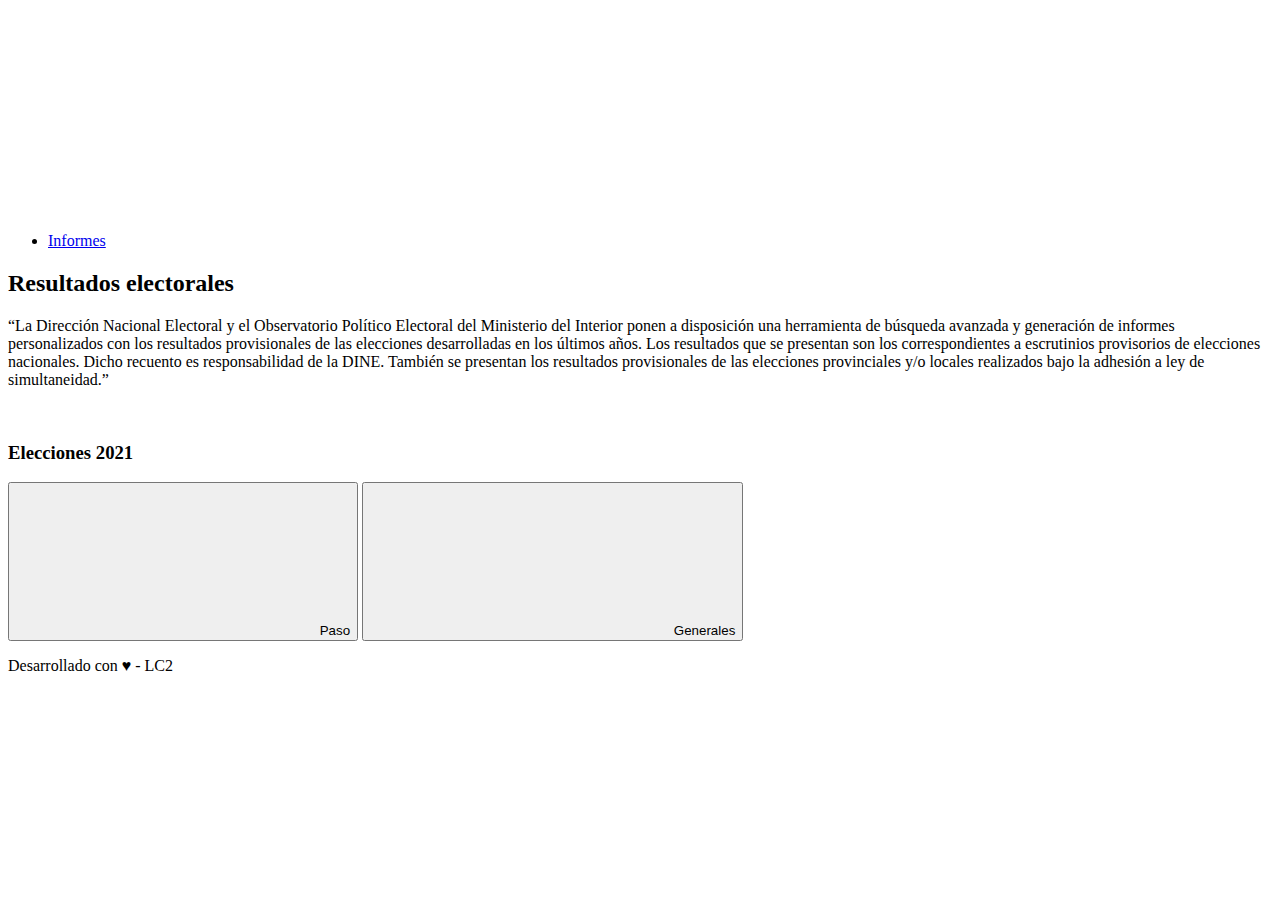
==== index.html @ 8e497a70 "Cambios parciales en parte 1 del TPI" ====
<!DOCTYPE html>
<html lang="es">

<head>
    <meta charset="UTF-8">
    <meta name="viewport" content="width=device-width, initial-scale=1.0">
    <title>Sistema de Publicación de Resultados Electorales</title>
    <link rel="shortcut icon" type="image/png" href="img/icons/favicon-16x16.png">
    <!-- Estilos CSS -->
    <link rel="stylesheet" href="css/common.css" />
</head>

<body>
    <header>
        <!--Barra de logo portal-->
        <div class="header-page">
            <a href="index.html"><img src="img/icons/Logo_DINE_negativo.a88f983e.png" alt="logo" class="logo"></a>
        </div>
        <!--Barra de menú principal-->
        <ul>
            <li><a class="active" href="informes.html">Informes</a></li>
        </ul>
    </header>
    <!-- Contenido principal de la página -->
    <main>
        <section id="sec-titulo">
            <!--Seccion para agregar una palicula favorita por codigo-->
            <h2>Resultados electorales</h2>
            <p>“La Dirección Nacional Electoral y el Observatorio Político Electoral del Ministerio
                del Interior ponen a disposición una herramienta de búsqueda avanzada y generación
                de informes personalizados con los resultados provisionales de las elecciones
                desarrolladas en los últimos años.
                Los resultados que se presentan son los correspondientes a escrutinios provisorios de
                elecciones nacionales. Dicho recuento es responsabilidad de la DINE. También se
                presentan los resultados provisionales de las elecciones provinciales y/o locales
                realizados bajo la adhesión a ley de simultaneidad.”</p>
            <div><img src="" alt=""></div>
        </section>
        <section id="sec-messages"></section>
        <section id="sec-contenido">
            <!--Seccion para contenido de la página-->
            <h3>Elecciones 2021</h3>
            <button><svg></svg> Paso</button>
            <button><svg></svg> Generales</button>
        </section>
    </main>
    <!--Pie de página-->
    <footer>
        <p>Desarrollado con ♥ - LC2</p>
    </footer>
</body>

</html>
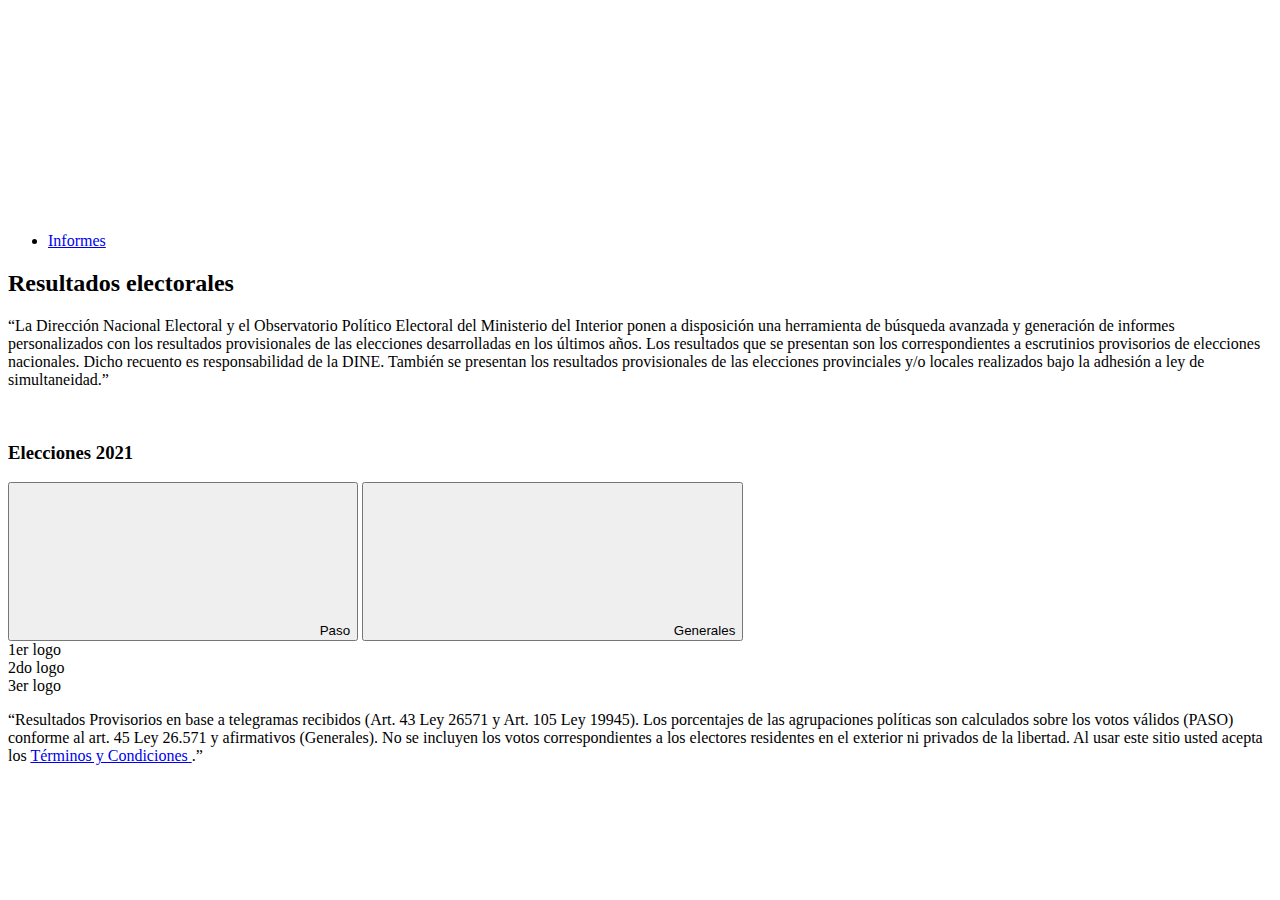
==== commit 45540002: "Actualizaciones finales 1era parte TPI" ====
--- a/index.html
+++ b/index.html
@@ -40,13 +40,26 @@
         <section id="sec-contenido">
             <!--Seccion para contenido de la página-->
             <h3>Elecciones 2021</h3>
-            <button><svg></svg> Paso</button>
-            <button><svg></svg> Generales</button>
+            <a href="paso.html"><button><svg></svg> Paso</button></a>
+            <a href="generales.html"><button><svg></svg> Generales</button></a>
         </section>
     </main>
     <!--Pie de página-->
     <footer>
-        <p>Desarrollado con ♥ - LC2</p>
+        <div>
+            <div>1er logo</div>
+            <div>2do logo</div>
+            <div>3er logo</div>
+        </div>
+        <div>
+            <p>“Resultados Provisorios en base a telegramas recibidos (Art. 43 Ley 26571 y Art. 105 Ley 19945). Los
+                porcentajes de las agrupaciones políticas son calculados sobre los votos válidos (PASO) conforme al art.
+                45 Ley 26.571 y afirmativos (Generales). No se incluyen los votos correspondientes a los electores
+                residentes en el exterior ni privados de la libertad. Al usar este sitio usted acepta los <a href="paginaEnBlanco.html">
+                    Términos y
+                    Condiciones
+                </a>.”</p>
+        </div>
     </footer>
 </body>
 
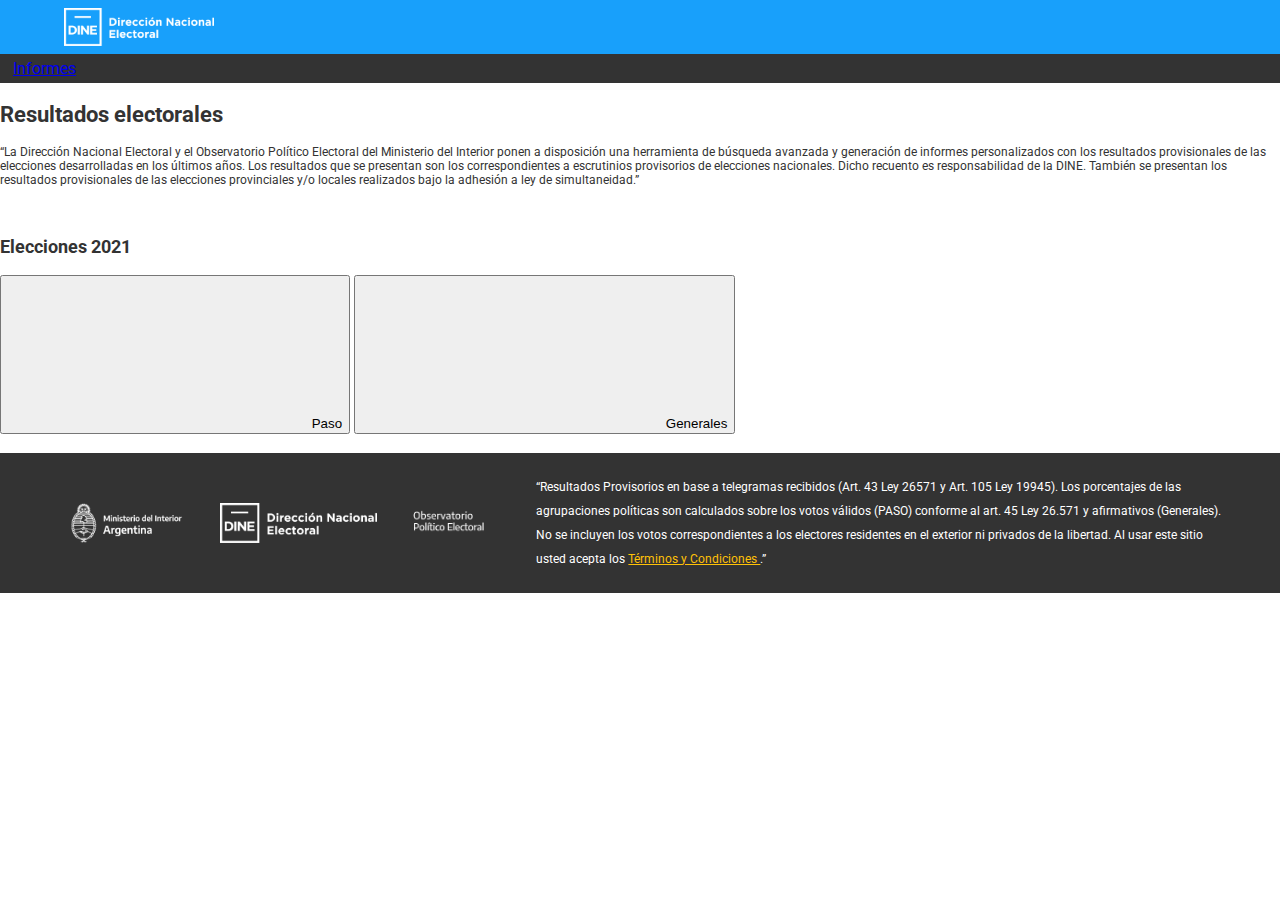
==== commit cf9a9b47: "Cambios parciales, header, menu, y footer" ====
--- a/index.html
+++ b/index.html
@@ -8,18 +8,28 @@
     <link rel="shortcut icon" type="image/png" href="img/icons/favicon-16x16.png">
     <!-- Estilos CSS -->
     <link rel="stylesheet" href="css/common.css" />
+    <link rel="stylesheet" href="css/pages/index.css">
+    <link rel="stylesheet" href="https://cdnjs.cloudflare.com/ajax/libs/font-awesome/6.5.1/css/all.min.css"
+        integrity="sha512-DTOQO9RWCH3ppGqcWaEA1BIZOC6xxalwEsw9c2QQeAIftl+Vegovlnee1c9QX4TctnWMn13TZye+giMm8e2LwA=="
+        crossorigin="anonymous" referrerpolicy="no-referrer" />
 </head>
 
 <body>
     <header>
         <!--Barra de logo portal-->
-        <div class="header-page">
-            <a href="index.html"><img src="img/icons/Logo_DINE_negativo.a88f983e.png" alt="logo" class="logo"></a>
+        <div id="container-header-page">
+            <div id="header-page">
+                <a href="index.html">
+                    <img id="header-logo" src="img/Logo_DINE_negativo.png" alt="logo" class="logo">
+                </a>
+            </div>
         </div>
         <!--Barra de menú principal-->
-        <ul>
-            <li><a class="active" href="informes.html">Informes</a></li>
-        </ul>
+        <div id="container-menu-page">
+            <div id="menu-page">
+                <a class="active" href="informes.html">Informes</a>
+            </div>
+        </div>
     </header>
     <!-- Contenido principal de la página -->
     <main>
@@ -43,22 +53,27 @@
             <a href="paso.html"><button><svg></svg> Paso</button></a>
             <a href="generales.html"><button><svg></svg> Generales</button></a>
         </section>
+        <br>
     </main>
     <!--Pie de página-->
     <footer>
-        <div>
-            <div>1er logo</div>
-            <div>2do logo</div>
-            <div>3er logo</div>
-        </div>
-        <div>
-            <p>“Resultados Provisorios en base a telegramas recibidos (Art. 43 Ley 26571 y Art. 105 Ley 19945). Los
-                porcentajes de las agrupaciones políticas son calculados sobre los votos válidos (PASO) conforme al art.
-                45 Ley 26.571 y afirmativos (Generales). No se incluyen los votos correspondientes a los electores
-                residentes en el exterior ni privados de la libertad. Al usar este sitio usted acepta los <a href="paginaEnBlanco.html">
-                    Términos y
-                    Condiciones
-                </a>.”</p>
+        <div id="footer-container">
+            <div id="footer-img">
+                <img src="img/icons/Ministerio-del-Interior_pluma.1ab9a7a7.png" alt="Ministerio">
+                <img src="img/icons/Logo_DINE_negativo.a88f983e.png" alt="Logo Dine">
+                <img src="img/icons/logos_001-10.4430c8d5 - Copy.png" alt="Observatorio">
+            </div>
+            <div id="footer-text">
+                <p>“Resultados Provisorios en base a telegramas recibidos (Art. 43 Ley 26571 y Art. 105 Ley 19945). Los
+                    porcentajes de las agrupaciones políticas son calculados sobre los votos válidos (PASO) conforme al
+                    art.
+                    45 Ley 26.571 y afirmativos (Generales). No se incluyen los votos correspondientes a los electores
+                    residentes en el exterior ni privados de la libertad. Al usar este sitio usted acepta los <a
+                        href="paginaEnBlanco.html">
+                        Términos y
+                        Condiciones
+                    </a>.”</p>
+            </div>
         </div>
     </footer>
 </body>
--- a/css/common.css
+++ b/css/common.css
@@ -0,0 +1,126 @@
+@import url('https://fonts.googleapis.com/css?family=Roboto:100,300,400,500,700,900');
+
+:root {
+    --magenta: #ee3d8f;
+    --celeste: #37bbed;
+    --morado: #9283be;
+    --gris-claro: #9e9e9e;
+    --titulos: #333;
+    --textos: #333;
+    --fondo-pantalla: rgb(235, 245, 251);
+    --fondo-Cabecera: #18a0fb;
+    --fondo-Footer: #333;
+    --fondo-Menu: #333;
+    --texto-footer: #9e9e9e;
+    --titulo-Grilla: #727272;
+    --borde-inferior-Grilla: #727272;
+    --borde-Grilla: #c5c5c5;
+    --grafica-amarillo: rgb(252, 210, 0);
+    --grafica-amarillo-claro: rgba(252, 210, 0, 0.3);
+    --grafica-celeste: rgb(0, 169, 232);
+    --grafica-celeste-claro: rgba(0, 169, 232, 0.3);
+    --grafica-bordo: rgb(171, 40, 40);
+    --grafica-bordo-claro: rgba(171, 40, 40, 0.3);
+    --grafica-lila: rgb(112, 76, 159);
+    --grafica-lila-claro: rgba(112, 76, 159, 0.5);
+    --grafica-lila2: rgb(77, 46, 110);
+    --grafica-lila2-claro: rgba(77, 46, 110, 0.5);
+    --grafica-gris: rgb(128, 128, 128);
+    --grafica-gris-claro: rgb(128, 128, 128, 0.5);
+    --grafica-verde: rgb(102, 171, 60);
+    --grafica-verde-claro: rgba(102, 171, 60, 0.5);
+    --mensaje-usuario-amarillo: #ffc107;
+    --mensaje-usuario-verde: #28a745;
+    --mensaje-usuario-rojo: #dc3545;
+}
+
+body {
+    margin: 0;
+    font-family: Roboto;
+}
+
+p {
+    font-size: 12px;
+    color: var(--textos);
+}
+
+h1 {
+    font-size: 26px;
+    color: var(--titulos);
+    padding-bottom: 20px;
+}
+
+h2 {
+    font-size: 22px;
+    color: var(--titulos);
+}
+
+h3 {
+    font-size: 18px;
+    color: var(--titulos);
+}
+
+#container-header-page {
+    background-color: var(--fondo-Cabecera);
+}
+
+#header-page {
+    padding: 0.5em;
+    color: white;
+    width: 90%;
+    margin: 0 auto;
+}
+
+#header-page a {
+    display: flex;
+}
+
+#container-menu-page {
+    background-color: var(--fondo-Menu);
+}
+
+#menu-page {
+    margin: 0 13px;
+    padding: 5px 0;
+}
+
+#header-logo {
+    width: 150px;
+}
+
+footer {
+    background-color: var(--fondo-Footer);
+    bottom: 0;
+}
+
+#footer-container {
+    display: flex;
+    width: 92%;
+    margin: auto;
+    gap: 2%;
+}
+
+#footer-img {
+    display: flex;
+    align-items: center;
+    justify-content: space-around;
+    flex: 1 0 0;
+}
+
+#footer-text {
+    padding: 10px 0;
+    flex: 1.5 0 0;
+}
+
+#footer-img img {
+    height: 40px;
+}
+
+#footer-text p {
+    color: white;
+    line-height: 2;
+}
+
+#footer-text p a {
+    color: #ffc107;
+}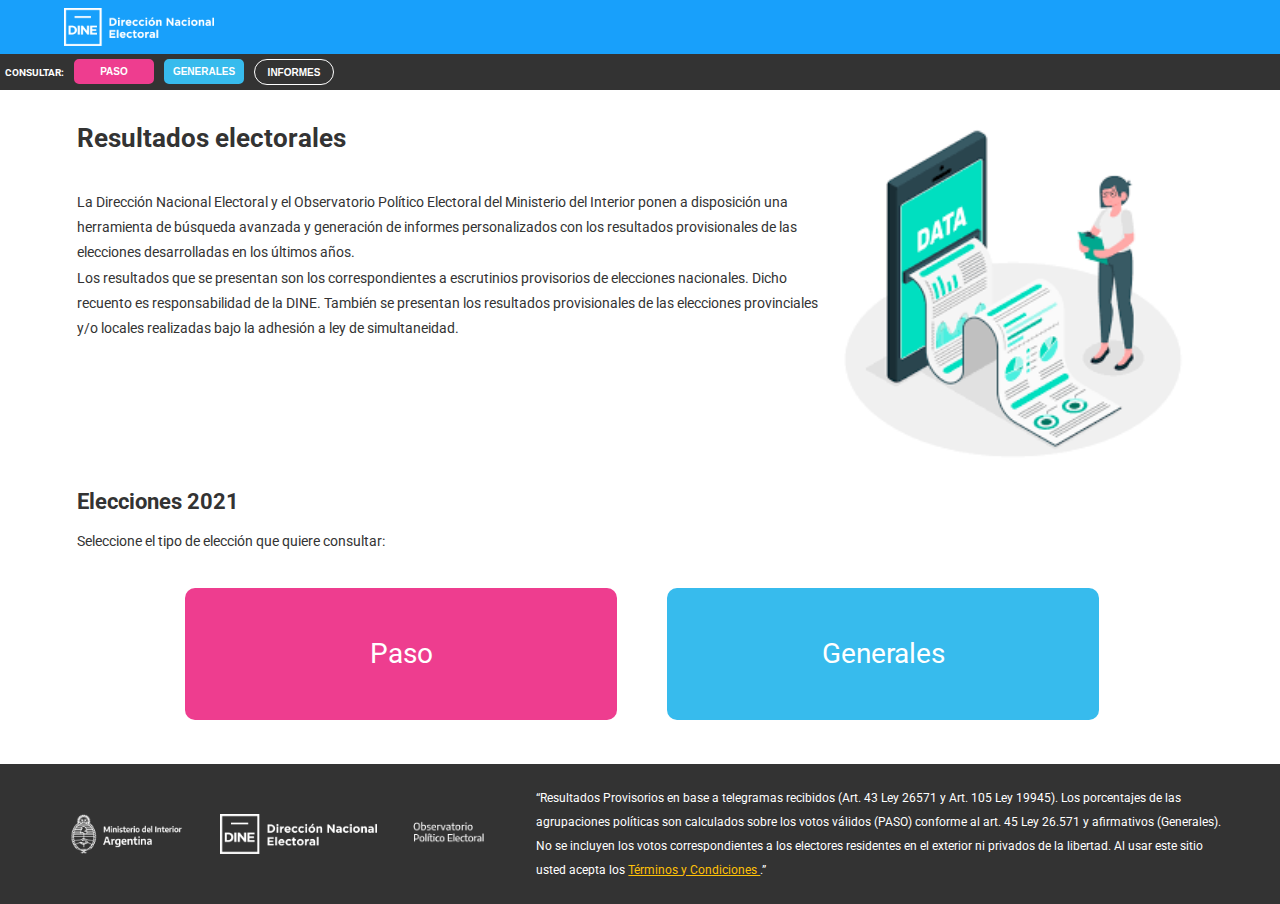
==== commit 606a32c0: "Avances en index.html" ====
--- a/index.html
+++ b/index.html
@@ -27,31 +27,55 @@
         <!--Barra de menú principal-->
         <div id="container-menu-page">
             <div id="menu-page">
-                <a class="active" href="informes.html">Informes</a>
+                <div id="menu-etiqueta">CONSULTAR:</div>
+                <a href="paso.html"><button class="menu-button" id="paso-button">PASO</button></a>
+                <a href="generales.html"><button class="menu-button" id="generales-button">GENERALES</button></a>
+                <a href="informes.html"><button class="menu-button" id="informes-button">INFORMES</button></a>
             </div>
         </div>
     </header>
     <!-- Contenido principal de la página -->
     <main>
         <section id="sec-titulo">
-            <!--Seccion para agregar una palicula favorita por codigo-->
-            <h2>Resultados electorales</h2>
-            <p>“La Dirección Nacional Electoral y el Observatorio Político Electoral del Ministerio
-                del Interior ponen a disposición una herramienta de búsqueda avanzada y generación
-                de informes personalizados con los resultados provisionales de las elecciones
-                desarrolladas en los últimos años.
-                Los resultados que se presentan son los correspondientes a escrutinios provisorios de
-                elecciones nacionales. Dicho recuento es responsabilidad de la DINE. También se
-                presentan los resultados provisionales de las elecciones provinciales y/o locales
-                realizados bajo la adhesión a ley de simultaneidad.”</p>
-            <div><img src="" alt=""></div>
+            <!--Seccion para titulo, texto e imagen principal-->
+            <div id="container-texto-imagen">
+                <div id="div-titulo-y-texto">
+                    <h1>Resultados electorales</h1>
+                    <p>La Dirección Nacional Electoral y el Observatorio Político Electoral del Ministerio del
+                        Interior ponen a disposición una herramienta de búsqueda avanzada y generación de informes
+                        personalizados con los resultados provisionales de las elecciones desarrolladas en los
+                        últimos años.
+                        <br>
+                        Los resultados que se presentan son los correspondientes a escrutinios provisorios de
+                        elecciones nacionales. Dicho recuento es responsabilidad de la DINE. También se presentan
+                        los resultados provisionales de las elecciones provinciales y/o locales realizadas bajo la
+                        adhesión a ley de simultaneidad.
+                    </p>
+                </div>
+                <div id="div-imagen">
+                    <img id="imagen-pricipal" src="img/images.png" alt="conteo de votos">
+                </div>
+            </div>
         </section>
         <section id="sec-messages"></section>
         <section id="sec-contenido">
             <!--Seccion para contenido de la página-->
-            <h3>Elecciones 2021</h3>
-            <a href="paso.html"><button><svg></svg> Paso</button></a>
-            <a href="generales.html"><button><svg></svg> Generales</button></a>
+            <div id="div-titulo-y-texto-2">
+                <h2>Elecciones 2021</h2>
+                <p>Seleccione el tipo de elección que quiere consultar:</p>
+            </div>
+            <div id="container-botones">
+                <a href="paso.html">
+                    <div class="contenido-button" id="paso-button-2">
+                        <img src="" alt="">Paso
+                    </div>
+                </a>
+                <a href="generales.html">
+                    <div class="contenido-button" id="generales-button-2">
+                        <img src="" alt="">Generales
+                    </div>
+                </a>
+            </div>
         </section>
         <br>
     </main>
--- a/css/common.css
+++ b/css/common.css
@@ -34,6 +34,7 @@
     --mensaje-usuario-rojo: #dc3545;
 }
 
+/*------GENERALES VARIOS------*/
 body {
     margin: 0;
     font-family: Roboto;
@@ -60,6 +61,7 @@
     color: var(--titulos);
 }
 
+/*------CABECERA------*/
 #container-header-page {
     background-color: var(--fondo-Cabecera);
 }
@@ -75,19 +77,21 @@
     display: flex;
 }
 
+#header-logo {
+    width: 150px;
+}
+
+/*------BARRA DE MENU------*/
 #container-menu-page {
     background-color: var(--fondo-Menu);
 }
 
 #menu-page {
-    margin: 0 13px;
-    padding: 5px 0;
+    display: flex;
+    padding: 5px;
 }
 
-#header-logo {
-    width: 150px;
-}
-
+/*------FOOTER------*/
 footer {
     background-color: var(--fondo-Footer);
     bottom: 0;
--- a/css/pages/index.css
+++ b/css/pages/index.css
@@ -0,0 +1,117 @@
+/*------BARRA DE MENU------*/
+#menu-page {
+    gap: 10px;
+}
+
+#menu-etiqueta, .menu-button {
+    color: #FFF;
+    font-size: 10px;
+    font-weight: bold;
+}
+
+#menu-etiqueta {
+    display: flex;
+    align-items: center;
+}
+
+.menu-button {
+    border-style: solid;
+    border-radius: 5px;
+    padding: 5px;
+    text-align: center;
+    width: 80px;
+}
+
+#paso-button {
+    background-color: var(--magenta);
+    border-color: var(--magenta);
+}
+
+#generales-button {
+    background-color: var(--celeste);
+    border-color: var(--celeste);
+}
+
+#informes-button {
+    border-radius: 15px;
+    border-width: 1px;
+    padding: 6.5px;
+    border-color: #FFF;
+    background-color: var(--fondo-Menu);
+}
+
+#paso-button:hover, #generales-button:hover, #informes-button:hover {
+    background-color: var(--gris-claro);
+    border-color: var(--gris-claro);
+}
+
+/*------SECCION DE CONTENIDO CENTRAL------*/
+
+#container-texto-imagen {
+    display: flex;
+    width: 88%;
+    margin: 15px auto;
+    gap: 5px;
+}
+
+#div-titulo-y-texto p {
+    font-size: 14px;
+    line-height: 1.8;
+    flex: 1 1 0;
+}
+
+#div-imagen {
+    flex: 1 1 0;
+}
+
+#imagen-pricipal {
+    margin: 15px 15px 0 15px;
+    width: 350px;
+}
+
+/*------SECCION DE CONTENIDO INFERIOR------*/
+
+#div-titulo-y-texto-2 {
+    width: 88%;
+    margin: auto;
+}
+
+#div-titulo-y-texto-2 h2 {
+    margin-top: 0;
+}
+
+#div-titulo-y-texto-2 p {
+    font-size: 14px;
+}
+
+#container-botones {
+    display: flex;
+    width: 75%;
+    margin: auto;
+    justify-content: space-around;
+}
+
+#container-botones a {
+    text-decoration: none;
+}
+
+.contenido-button {
+    display: flex;
+    align-items: center;
+    justify-content: center;
+    border-radius: 10px;
+    margin: 25px;
+    height: 100px;
+    width: 400px;
+    padding: 1rem;
+    color: #FFF;
+    font-size: 28px;
+}
+
+#paso-button-2 {
+    background-color: var(--magenta);
+}
+
+#generales-button-2 {
+    background-color: var(--celeste);
+}
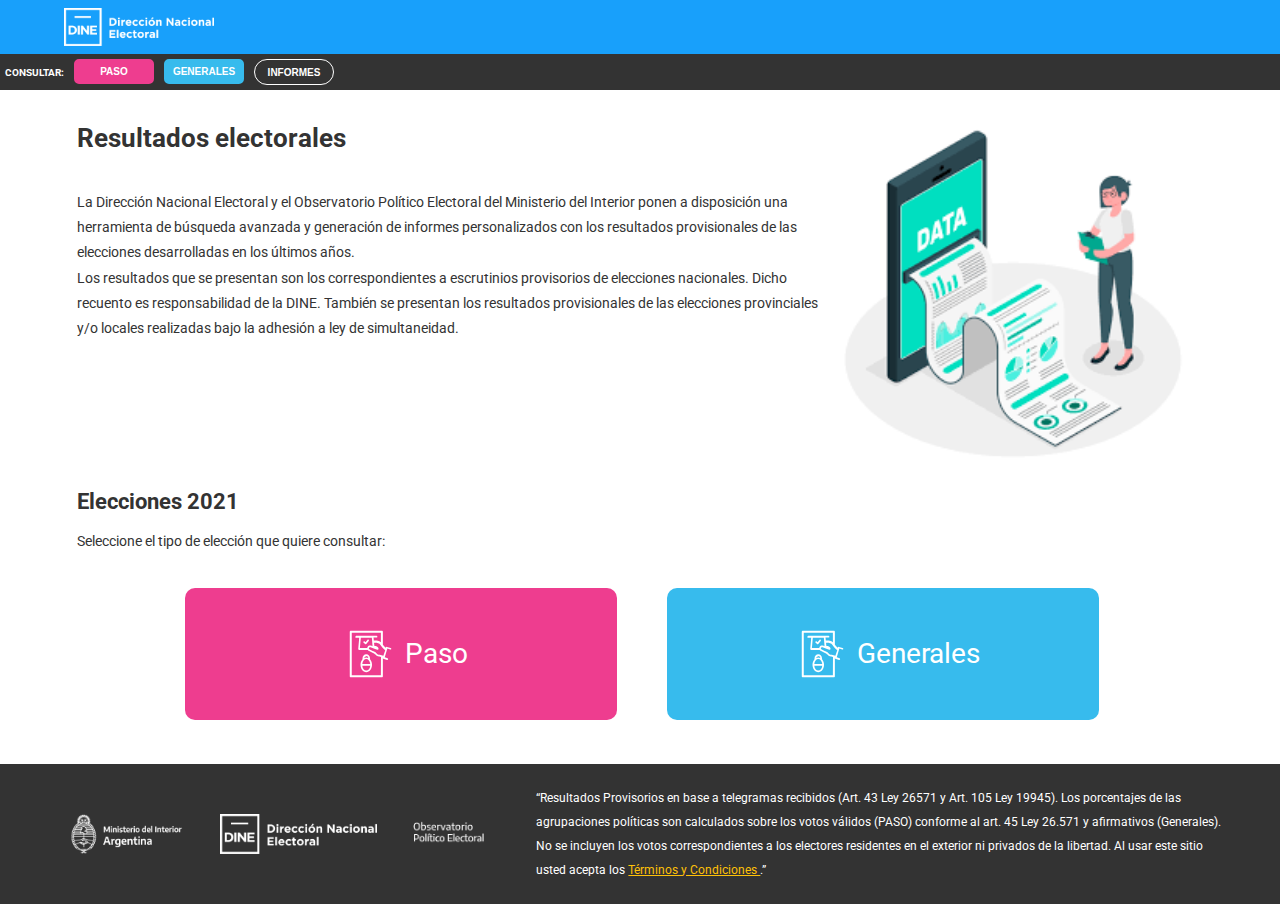
==== commit 87d4f7c3: "Nuevos camvios con svgs" ====
--- a/index.html
+++ b/index.html
@@ -67,12 +67,12 @@
             <div id="container-botones">
                 <a href="paso.html">
                     <div class="contenido-button" id="paso-button-2">
-                        <img src="" alt="">Paso
+                        <img id="svg-urna-grande" src="img/svg/urna_grande.svg" alt="urna">Paso
                     </div>
                 </a>
                 <a href="generales.html">
                     <div class="contenido-button" id="generales-button-2">
-                        <img src="" alt="">Generales
+                        <img id="svg-urna-grande" src="img/svg/urna_grande.svg" alt="urna">Generales
                     </div>
                 </a>
             </div>
--- a/css/pages/index.css
+++ b/css/pages/index.css
@@ -115,3 +115,7 @@
 #generales-button-2 {
     background-color: var(--celeste);
 }
+
+#svg-urna-grande {
+    height: 50px;
+}
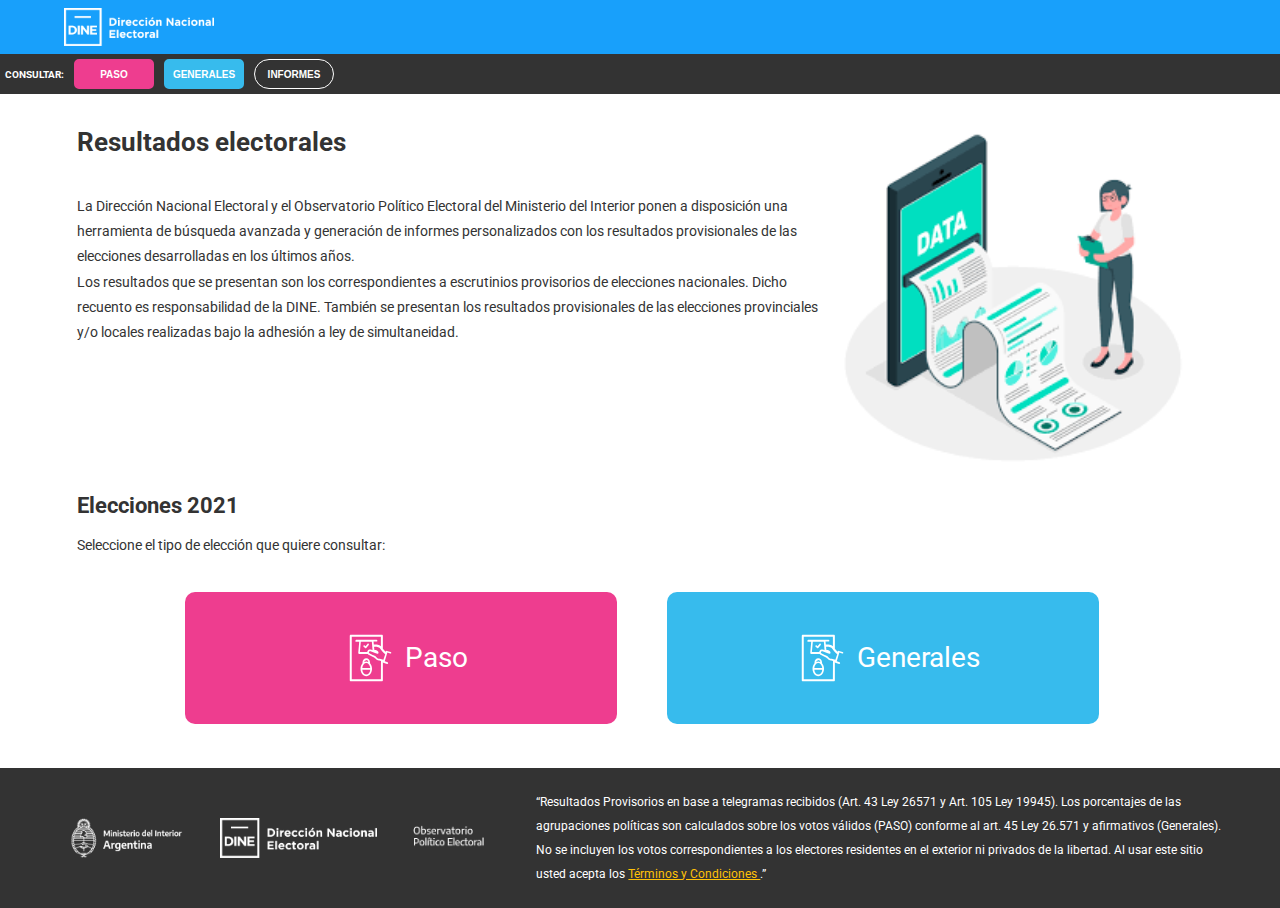
==== commit 0f7eaead: "Enlazado de cada pag a los archivos .js" ====
--- a/index.html
+++ b/index.html
@@ -12,6 +12,8 @@
     <link rel="stylesheet" href="https://cdnjs.cloudflare.com/ajax/libs/font-awesome/6.5.1/css/all.min.css"
         integrity="sha512-DTOQO9RWCH3ppGqcWaEA1BIZOC6xxalwEsw9c2QQeAIftl+Vegovlnee1c9QX4TctnWMn13TZye+giMm8e2LwA=="
         crossorigin="anonymous" referrerpolicy="no-referrer" />
+    <script src="js/common.js" defer></script>
+    <script src="js/pages/index.js" defer></script>
 </head>
 
 <body>
@@ -67,12 +69,12 @@
             <div id="container-botones">
                 <a href="paso.html">
                     <div class="contenido-button" id="paso-button-2">
-                        <img id="svg-urna-grande" src="img/svg/urna_grande.svg" alt="urna">Paso
+                        <img id="svg-urna" src="img/svg/urna.svg" alt="urna">Paso
                     </div>
                 </a>
                 <a href="generales.html">
                     <div class="contenido-button" id="generales-button-2">
-                        <img id="svg-urna-grande" src="img/svg/urna_grande.svg" alt="urna">Generales
+                        <img id="svg-urna" src="img/svg/urna.svg" alt="urna">Generales
                     </div>
                 </a>
             </div>
--- a/css/pages/index.css
+++ b/css/pages/index.css
@@ -1,4 +1,5 @@
 /*------BARRA DE MENU------*/
+
 #menu-page {
     gap: 10px;
 }
@@ -7,6 +8,7 @@
     color: #FFF;
     font-size: 10px;
     font-weight: bold;
+    height: 30px;
 }
 
 #menu-etiqueta {
@@ -116,6 +118,6 @@
     background-color: var(--celeste);
 }
 
-#svg-urna-grande {
+#svg-urna {
     height: 50px;
 }
